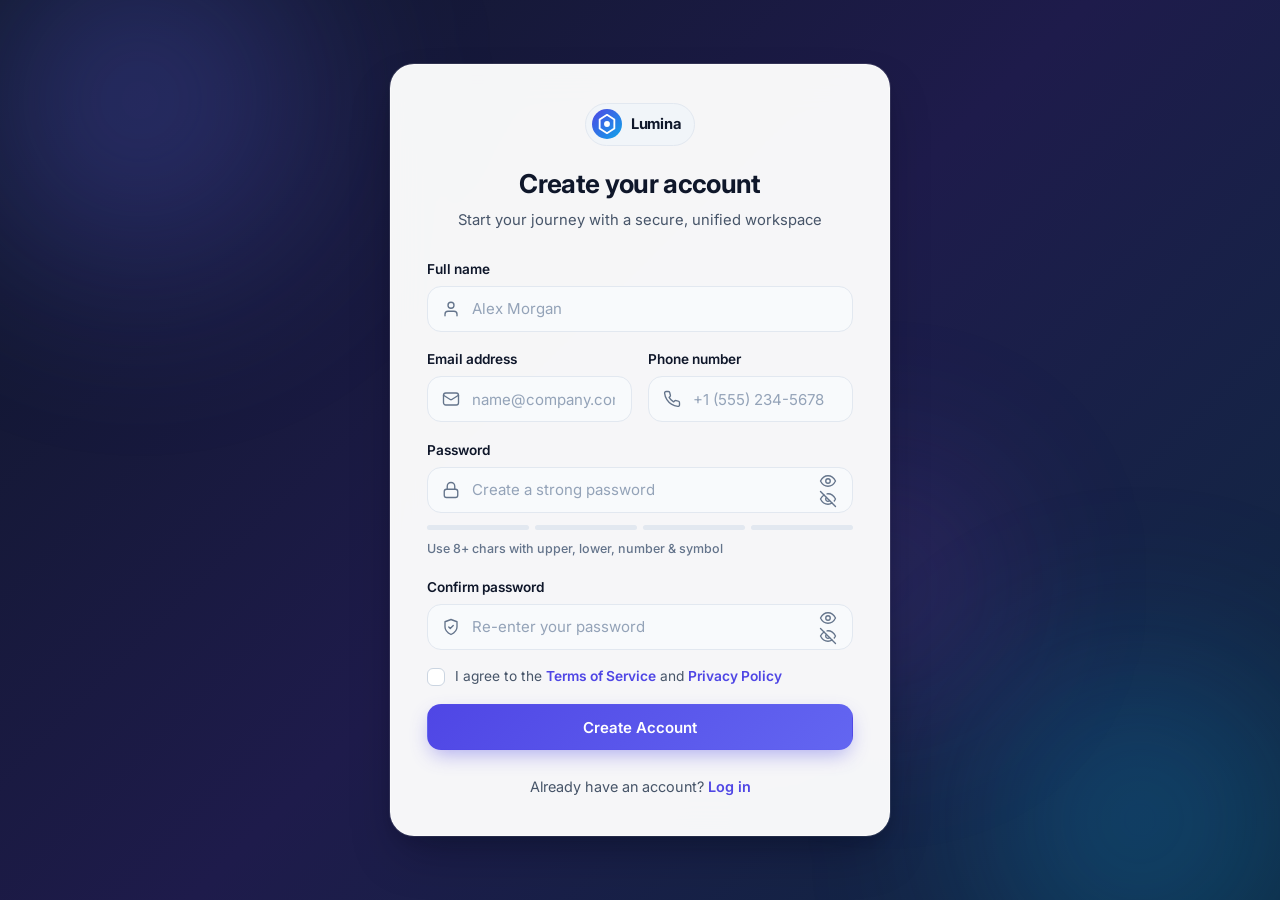
==== signup.html @ 1a28e562 "Initial commit" ====
<!DOCTYPE html>
<html lang="en">
<head>
  <meta charset="UTF-8" />
  <meta name="viewport" content="width=device-width, initial-scale=1.0" />
  <title>Create Account — Lumina</title>
  <meta name="description" content="Create your new Lumina account in seconds." />
  <link rel="preconnect" href="https://fonts.googleapis.com" />
  <link rel="preconnect" href="https://fonts.gstatic.com" crossorigin />
  <link href="https://fonts.googleapis.com/css2?family=Inter:wght@400;500;600;700&display=swap" rel="stylesheet" />
  <link rel="stylesheet" href="style.css" />
</head>
<body data-page="signup">
  <!-- Ambient gradient backdrop -->
  <div class="bg-backdrop" aria-hidden="true">
    <div class="bg-orb bg-orb--one"></div>
    <div class="bg-orb bg-orb--two"></div>
    <div class="bg-orb bg-orb--three"></div>
  </div>

  <main class="auth-layout">
    <section class="auth-card auth-card--wide" aria-labelledby="signup-heading">
      <!-- Brand Header -->
      <header class="auth-header">
        <a href="index.html" class="brand" aria-label="Lumina Home">
          <span class="brand-mark" aria-hidden="true">
            <svg width="22" height="22" viewBox="0 0 24 24" fill="none">
              <path d="M12 2L20 7V17L12 22L4 17V7L12 2Z" stroke="currentColor" stroke-width="2" stroke-linejoin="round" />
              <circle cx="12" cy="12" r="3.2" fill="currentColor" />
            </svg>
          </span>
          <span class="brand-name">Lumina</span>
        </a>
        <h1 id="signup-heading" class="auth-title">Create your account</h1>
        <p class="auth-subtitle">Start your journey with a secure, unified workspace</p>
      </header>

      <!-- Global Status Alert -->
      <div id="form-alert" class="alert" role="alert" aria-live="polite" hidden></div>

      <!-- Sign Up Form -->
      <form id="signup-form" class="auth-form" novalidate>
        <!-- Full Name -->
        <div class="form-group">
          <label for="signup-name" class="form-label">Full name</label>
          <div class="input-wrapper">
            <span class="input-icon" aria-hidden="true">
              <svg width="18" height="18" viewBox="0 0 24 24" fill="none" stroke="currentColor" stroke-width="1.8" stroke-linecap="round" stroke-linejoin="round">
                <path d="M20 21v-2a4 4 0 0 0-4-4H8a4 4 0 0 0-4 4v2" />
                <circle cx="12" cy="7" r="4" />
              </svg>
            </span>
            <input
              type="text"
              id="signup-name"
              name="fullName"
              class="form-input"
              placeholder="Alex Morgan"
              autocomplete="name"
              required
              aria-describedby="signup-name-error"
            />
          </div>
          <p id="signup-name-error" class="field-error" aria-live="polite"></p>
        </div>

        <!-- Email & Phone Grid -->
        <div class="form-row">
          <!-- Email Address -->
          <div class="form-group">
            <label for="signup-email" class="form-label">Email address</label>
            <div class="input-wrapper">
              <span class="input-icon" aria-hidden="true">
                <svg width="18" height="18" viewBox="0 0 24 24" fill="none" stroke="currentColor" stroke-width="1.8" stroke-linecap="round" stroke-linejoin="round">
                  <rect x="2" y="4" width="20" height="16" rx="3" />
                  <path d="M22 7L13.03 12.7a1.94 1.94 0 0 1-2.06 0L2 7" />
                </svg>
              </span>
              <input
                type="email"
                id="signup-email"
                name="email"
                class="form-input"
                placeholder="name@company.com"
                autocomplete="email"
                required
                aria-describedby="signup-email-error"
              />
            </div>
            <p id="signup-email-error" class="field-error" aria-live="polite"></p>
          </div>

          <!-- Phone Number -->
          <div class="form-group">
            <label for="signup-phone" class="form-label">Phone number</label>
            <div class="input-wrapper">
              <span class="input-icon" aria-hidden="true">
                <svg width="18" height="18" viewBox="0 0 24 24" fill="none" stroke="currentColor" stroke-width="1.8" stroke-linecap="round" stroke-linejoin="round">
                  <path d="M22 16.92v3a2 2 0 0 1-2.18 2 19.79 19.79 0 0 1-8.63-3.07 19.5 19.5 0 0 1-6-6 19.79 19.79 0 0 1-3.07-8.67A2 2 0 0 1 4.11 2h3a2 2 0 0 1 2 1.72 12.84 12.84 0 0 0 .7 2.81 2 2 0 0 1-.45 2.11L8.09 9.91a16 16 0 0 0 6 6l1.27-1.27a2 2 0 0 1 2.11-.45 12.84 12.84 0 0 0 2.81.7A2 2 0 0 1 22 16.92z" />
                </svg>
              </span>
              <input
                type="tel"
                id="signup-phone"
                name="phone"
                class="form-input"
                placeholder="+1 (555) 234-5678"
                autocomplete="tel"
                required
                aria-describedby="signup-phone-error"
              />
            </div>
            <p id="signup-phone-error" class="field-error" aria-live="polite"></p>
          </div>
        </div>

        <!-- Password -->
        <div class="form-group">
          <label for="signup-password" class="form-label">Password</label>
          <div class="input-wrapper">
            <span class="input-icon" aria-hidden="true">
              <svg width="18" height="18" viewBox="0 0 24 24" fill="none" stroke="currentColor" stroke-width="1.8" stroke-linecap="round" stroke-linejoin="round">
                <rect x="3" y="11" width="18" height="11" rx="3" />
                <path d="M7 11V7a5 5 0 0 1 10 0v4" />
              </svg>
            </span>
            <input
              type="password"
              id="signup-password"
              name="password"
              class="form-input form-input--with-toggle"
              placeholder="Create a strong password"
              autocomplete="new-password"
              required
              aria-describedby="password-strength-text signup-password-error"
            />
            <button
              type="button"
              class="password-toggle"
              data-toggle-password="signup-password"
              aria-label="Show password"
              aria-pressed="false"
            >
              <svg class="icon-eye" width="18" height="18" viewBox="0 0 24 24" fill="none" stroke="currentColor" stroke-width="1.8" stroke-linecap="round" stroke-linejoin="round" aria-hidden="true">
                <path d="M2 12s3.5-7 10-7 10 7 10 7-3.5 7-10 7-10-7-10-7Z" />
                <circle cx="12" cy="12" r="3" />
              </svg>
              <svg class="icon-eye-off" width="18" height="18" viewBox="0 0 24 24" fill="none" stroke="currentColor" stroke-width="1.8" stroke-linecap="round" stroke-linejoin="round" aria-hidden="true" hidden>
                <path d="M9.88 9.88a3 3 0 1 0 4.24 4.24" />
                <path d="M10.73 5.08A10.43 10.43 0 0 1 12 5c6.5 0 10 7 10 7a13.16 13.16 0 0 1-1.67 2.68" />
                <path d="M6.61 6.61A13.526 13.526 0 0 0 2 12s3.5 7 10 7a9.74 9.74 0 0 0 5.39-1.61" />
                <line x1="2" y1="2" x2="22" y2="22" />
              </svg>
            </button>
          </div>

          <!-- Password Strength Meter -->
          <div class="strength-meter" id="password-strength" data-strength="0">
            <div class="strength-bars" aria-hidden="true">
              <span class="strength-bar"></span>
              <span class="strength-bar"></span>
              <span class="strength-bar"></span>
              <span class="strength-bar"></span>
            </div>
            <div class="strength-meta">
              <span id="password-strength-text" class="strength-label">Use 8+ chars with upper, lower, number &amp; symbol</span>
            </div>
          </div>
          <p id="signup-password-error" class="field-error" aria-live="polite"></p>
        </div>

        <!-- Confirm Password -->
        <div class="form-group">
          <label for="signup-confirm-password" class="form-label">Confirm password</label>
          <div class="input-wrapper">
            <span class="input-icon" aria-hidden="true">
              <svg width="18" height="18" viewBox="0 0 24 24" fill="none" stroke="currentColor" stroke-width="1.8" stroke-linecap="round" stroke-linejoin="round">
                <path d="M12 22s8-4 8-10V5l-8-3-8 3v7c0 6 8 10 8 10z" />
                <path d="m9 12 2 2 4-4" />
              </svg>
            </span>
            <input
              type="password"
              id="signup-confirm-password"
              name="confirmPassword"
              class="form-input form-input--with-toggle"
              placeholder="Re-enter your password"
              autocomplete="new-password"
              required
              aria-describedby="signup-confirm-error"
            />
            <button
              type="button"
              class="password-toggle"
              data-toggle-password="signup-confirm-password"
              aria-label="Show confirm password"
              aria-pressed="false"
            >
              <svg class="icon-eye" width="18" height="18" viewBox="0 0 24 24" fill="none" stroke="currentColor" stroke-width="1.8" stroke-linecap="round" stroke-linejoin="round" aria-hidden="true">
                <path d="M2 12s3.5-7 10-7 10 7 10 7-3.5 7-10 7-10-7-10-7Z" />
                <circle cx="12" cy="12" r="3" />
              </svg>
              <svg class="icon-eye-off" width="18" height="18" viewBox="0 0 24 24" fill="none" stroke="currentColor" stroke-width="1.8" stroke-linecap="round" stroke-linejoin="round" aria-hidden="true" hidden>
                <path d="M9.88 9.88a3 3 0 1 0 4.24 4.24" />
                <path d="M10.73 5.08A10.43 10.43 0 0 1 12 5c6.5 0 10 7 10 7a13.16 13.16 0 0 1-1.67 2.68" />
                <path d="M6.61 6.61A13.526 13.526 0 0 0 2 12s3.5 7 10 7a9.74 9.74 0 0 0 5.39-1.61" />
                <line x1="2" y1="2" x2="22" y2="22" />
              </svg>
            </button>
          </div>
          <p id="signup-confirm-error" class="field-error" aria-live="polite"></p>
        </div>

        <!-- Terms and Conditions -->
        <div class="form-group">
          <label class="checkbox-label" for="signup-terms">
            <input
              type="checkbox"
              id="signup-terms"
              name="terms"
              class="checkbox-input"
              required
              aria-describedby="signup-terms-error"
            />
            <span class="checkbox-custom" aria-hidden="true">
              <svg width="12" height="12" viewBox="0 0 24 24" fill="none" stroke="currentColor" stroke-width="3" stroke-linecap="round" stroke-linejoin="round">
                <polyline points="20 6 9 17 4 12" />
              </svg>
            </span>
            <span>
              I agree to the
              <button type="button" class="text-link inline-link" id="terms-btn">Terms of Service</button>
              and
              <button type="button" class="text-link inline-link" id="privacy-btn">Privacy Policy</button>
            </span>
          </label>
          <p id="signup-terms-error" class="field-error" aria-live="polite"></p>
        </div>

        <!-- Create Account Button -->
        <button type="submit" id="signup-submit" class="btn btn-primary">
          <span class="btn-text">Create Account</span>
          <span class="btn-spinner" aria-hidden="true" hidden></span>
        </button>
      </form>

      <!-- Footer Switch Link -->
      <footer class="auth-footer">
        <p>
          Already have an account?
          <a href="index.html" class="text-link page-switch">Log in</a>
        </p>
      </footer>
    </section>
  </main>

  <!-- Terms / Privacy Legal Modal -->
  <div id="legal-modal" class="modal-overlay" role="dialog" aria-modal="true" aria-labelledby="legal-modal-title" hidden>
    <div class="modal-card">
      <div class="modal-header">
        <div>
          <h2 id="legal-modal-title" class="modal-title">Terms of Service</h2>
          <p class="modal-subtitle">Last updated: November 2026</p>
        </div>
        <button type="button" class="modal-close" data-close-modal="legal-modal" aria-label="Close modal">
          <svg width="18" height="18" viewBox="0 0 24 24" fill="none" stroke="currentColor" stroke-width="2" stroke-linecap="round" stroke-linejoin="round" aria-hidden="true">
            <line x1="18" y1="6" x2="6" y2="18" />
            <line x1="6" y1="6" x2="18" y2="18" />
          </svg>
        </button>
      </div>

      <div id="legal-modal-body" class="modal-body">
        <p>By creating a Lumina account, you agree to keep your credentials confidential and use the platform responsibly in accordance with applicable laws.</p>
        <p>We encrypt sensitive account details in transit and never sell your personal information to third parties.</p>
      </div>

      <div class="modal-actions">
        <button type="button" class="btn btn-primary" data-close-modal="legal-modal">Got it</button>
      </div>
    </div>
  </div>

  <script src="script.js"></script>
</body>
</html>
---- style.css ----
/* ==========================================================================
   Lumina Auth — Modern, Responsive Stylesheet
   ========================================================================== */

:root {
  /* Color Palette */
  --bg-gradient-start: #0f172a;
  --bg-gradient-mid: #1e1b4b;
  --bg-gradient-end: #0f2942;

  --surface-card: rgba(255, 255, 255, 0.96);
  --surface-card-border: rgba(255, 255, 255, 0.45);
  --surface-input: #f8fafc;
  --surface-input-hover: #f1f5f9;
  --surface-input-focus: #ffffff;

  --text-primary: #0f172a;
  --text-secondary: #475569;
  --text-muted: #64748b;
  --text-placeholder: #94a3b8;

  --accent-primary: #4f46e5;
  --accent-primary-hover: #4338ca;
  --accent-secondary: #0ea5e9;
  --accent-ring: rgba(79, 70, 229, 0.18);

  --border-subtle: #e2e8f0;
  --border-strong: #cbd5e1;

  /* Semantic Colors */
  --error-text: #dc2626;
  --error-bg: #fef2f2;
  --error-border: #fecaca;
  --error-ring: rgba(220, 38, 38, 0.16);

  --success-text: #059669;
  --success-bg: #ecfdf5;
  --success-border: #a7f3d0;
  --success-ring: rgba(5, 150, 105, 0.16);

  --warning-text: #d97706;
  --info-text: #0284c7;
  --info-bg: #f0f9ff;
  --info-border: #bae6fd;

  /* Radii & Shadows */
  --radius-card: 24px;
  --radius-input: 14px;
  --radius-btn: 14px;
  --radius-pill: 9999px;

  --shadow-card:
    0 24px 48px -12px rgba(2, 6, 23, 0.35),
    0 8px 20px -6px rgba(15, 23, 42, 0.2),
    0 0 0 1px rgba(255, 255, 255, 0.12);
  --shadow-btn: 0 8px 20px -4px rgba(79, 70, 229, 0.42);
  --shadow-btn-hover: 0 12px 26px -4px rgba(79, 70, 229, 0.52);

  /* Typography & Motion */
  --font-sans: "Inter", -apple-system, BlinkMacSystemFont, "Segoe UI", Roboto, sans-serif;
  --ease-out: cubic-bezier(0.16, 1, 0.3, 1);
  --transition-fast: 180ms var(--ease-out);
  --transition-base: 260ms var(--ease-out);
}

/* Reset & Base */
*,
*::before,
*::after {
  box-sizing: border-box;
  margin: 0;
  padding: 0;
}

html {
  font-size: 16px;
  -webkit-font-smoothing: antialiased;
  -moz-osx-font-smoothing: grayscale;
}

body {
  font-family: var(--font-sans);
  color: var(--text-primary);
  background: linear-gradient(135deg, var(--bg-gradient-start) 0%, var(--bg-gradient-mid) 50%, var(--bg-gradient-end) 100%);
  min-height: 100dvh;
  line-height: 1.5;
  overflow-x: hidden;
  transition: opacity 220ms ease;
}

body.is-leaving {
  opacity: 0;
}

button,
input {
  font-family: inherit;
  font-size: inherit;
}

a {
  color: inherit;
  text-decoration: none;
}

/* ==========================================================================
   Ambient Gradient Backdrop
   ========================================================================== */

.bg-backdrop {
  position: fixed;
  inset: 0;
  overflow: hidden;
  pointer-events: none;
  z-index: 0;
}

.bg-orb {
  position: absolute;
  border-radius: 50%;
  filter: blur(80px);
  opacity: 0.55;
  will-change: transform;
}

.bg-orb--one {
  width: 520px;
  height: 520px;
  top: -160px;
  left: -120px;
  background: radial-gradient(circle, rgba(99, 102, 241, 0.68) 0%, rgba(99, 102, 241, 0) 70%);
  animation: floatOrb 18s ease-in-out infinite alternate;
}

.bg-orb--two {
  width: 480px;
  height: 480px;
  bottom: -160px;
  right: -100px;
  background: radial-gradient(circle, rgba(14, 165, 233, 0.58) 0%, rgba(14, 165, 233, 0) 70%);
  animation: floatOrb 22s ease-in-out infinite alternate-reverse;
}

.bg-orb--three {
  width: 360px;
  height: 360px;
  top: 45%;
  left: 55%;
  background: radial-gradient(circle, rgba(168, 85, 247, 0.36) 0%, rgba(168, 85, 247, 0) 70%);
  animation: floatOrb 26s ease-in-out infinite alternate;
}

@keyframes floatOrb {
  0% {
    transform: translate3d(0, 0, 0) scale(1);
  }
  100% {
    transform: translate3d(32px, -28px, 0) scale(1.08);
  }
}

/* ==========================================================================
   Layout & Card
   ========================================================================== */

.auth-layout {
  position: relative;
  z-index: 1;
  min-height: 100dvh;
  display: flex;
  align-items: center;
  justify-content: center;
  padding: 2rem 1.25rem;
}

.auth-card {
  width: 100%;
  max-width: 440px;
  background: var(--surface-card);
  backdrop-filter: blur(20px);
  -webkit-backdrop-filter: blur(20px);
  border: 1px solid var(--surface-card-border);
  border-radius: var(--radius-card);
  box-shadow: var(--shadow-card);
  padding: 2.35rem 2.25rem;
  animation: cardEnter 480ms var(--ease-out) both;
}

.auth-card--wide {
  max-width: 500px;
}

@keyframes cardEnter {
  from {
    opacity: 0;
    transform: translateY(18px) scale(0.985);
  }
  to {
    opacity: 1;
    transform: translateY(0) scale(1);
  }
}

/* Header & Brand */
.auth-header {
  text-align: center;
  margin-bottom: 1.75rem;
}

.brand {
  display: inline-flex;
  align-items: center;
  gap: 0.55rem;
  margin-bottom: 1.15rem;
  padding: 0.35rem 0.8rem 0.35rem 0.4rem;
  border-radius: var(--radius-pill);
  background: #f1f5f9;
  border: 1px solid var(--border-subtle);
  transition: transform var(--transition-fast), box-shadow var(--transition-fast);
}

.brand:hover {
  transform: translateY(-1px);
  box-shadow: 0 4px 12px rgba(15, 23, 42, 0.06);
}

.brand-mark {
  display: grid;
  place-items: center;
  width: 30px;
  height: 30px;
  border-radius: 50%;
  background: linear-gradient(135deg, var(--accent-primary), var(--accent-secondary));
  color: #ffffff;
}

.brand-name {
  font-size: 0.92rem;
  font-weight: 700;
  letter-spacing: -0.02em;
  color: var(--text-primary);
}

.auth-title {
  font-size: 1.625rem;
  font-weight: 700;
  letter-spacing: -0.025em;
  color: var(--text-primary);
  margin-bottom: 0.35rem;
}

.auth-subtitle {
  font-size: 0.925rem;
  color: var(--text-secondary);
}

/* ==========================================================================
   Alert Banner
   ========================================================================== */

.alert {
  display: flex;
  align-items: flex-start;
  gap: 0.65rem;
  padding: 0.8rem 0.95rem;
  border-radius: var(--radius-input);
  font-size: 0.875rem;
  font-weight: 500;
  line-height: 1.45;
  margin-bottom: 1.25rem;
  border: 1px solid transparent;
  animation: fadeSlideIn 240ms var(--ease-out) both;
}

.alert[hidden] {
  display: none;
}

.alert--error {
  color: var(--error-text);
  background: var(--error-bg);
  border-color: var(--error-border);
}

.alert--success {
  color: var(--success-text);
  background: var(--success-bg);
  border-color: var(--success-border);
}

.alert--info {
  color: var(--info-text);
  background: var(--info-bg);
  border-color: var(--info-border);
}

@keyframes fadeSlideIn {
  from {
    opacity: 0;
    transform: translateY(-6px);
  }
  to {
    opacity: 1;
    transform: translateY(0);
  }
}

/* ==========================================================================
   Form Controls & Inputs
   ========================================================================== */

.auth-form {
  display: flex;
  flex-direction: column;
  gap: 1.1rem;
}

.form-row {
  display: grid;
  grid-template-columns: 1fr 1fr;
  gap: 0.95rem;
}

.form-group {
  display: flex;
  flex-direction: column;
  gap: 0.4rem;
}

.label-row {
  display: flex;
  align-items: center;
  justify-content: space-between;
  gap: 0.5rem;
}

.form-label {
  font-size: 0.85rem;
  font-weight: 600;
  color: var(--text-primary);
}

.input-wrapper {
  position: relative;
  display: flex;
  align-items: center;
}

.input-icon {
  position: absolute;
  left: 0.95rem;
  display: grid;
  place-items: center;
  color: var(--text-muted);
  pointer-events: none;
  transition: color var(--transition-fast);
}

.form-input {
  width: 100%;
  height: 46px;
  padding: 0 1rem 0 2.75rem;
  border-radius: var(--radius-input);
  border: 1.5px solid var(--border-subtle);
  background: var(--surface-input);
  color: var(--text-primary);
  font-size: 0.94rem;
  outline: none;
  transition:
    background-color var(--transition-fast),
    border-color var(--transition-fast),
    box-shadow var(--transition-fast);
}

.form-input--with-toggle {
  padding-right: 2.85rem;
}

.form-input::placeholder {
  color: var(--text-placeholder);
}

.form-input:hover {
  background: var(--surface-input-hover);
  border-color: var(--border-strong);
}

.form-input:focus {
  background: var(--surface-input-focus);
  border-color: var(--accent-primary);
  box-shadow: 0 0 0 4px var(--accent-ring);
}

.input-wrapper:focus-within .input-icon {
  color: var(--accent-primary);
}

/* Validation Visual States */
.form-group.is-invalid .form-input {
  border-color: var(--error-text);
  background: #fffafa;
}

.form-group.is-invalid .form-input:focus {
  box-shadow: 0 0 0 4px var(--error-ring);
}

.form-group.is-invalid .input-icon {
  color: var(--error-text);
}

.form-group.is-valid .form-input {
  border-color: var(--success-text);
}

.form-group.is-valid .form-input:focus {
  box-shadow: 0 0 0 4px var(--success-ring);
}

.field-error {
  font-size: 0.8rem;
  font-weight: 500;
  color: var(--error-text);
  min-height: 0;
  line-height: 1.35;
}

.field-error:empty {
  display: none;
}

/* Show / Hide Password Button */
.password-toggle {
  position: absolute;
  right: 0.45rem;
  display: grid;
  place-items: center;
  width: 36px;
  height: 36px;
  border: none;
  border-radius: 10px;
  background: transparent;
  color: var(--text-muted);
  cursor: pointer;
  transition: color var(--transition-fast), background-color var(--transition-fast);
}

.password-toggle:hover {
  color: var(--text-primary);
  background: rgba(15, 23, 42, 0.05);
}

.password-toggle:focus-visible {
  outline: 2px solid var(--accent-primary);
  outline-offset: 1px;
}

/* ==========================================================================
   Password Strength Meter
   ========================================================================== */

.strength-meter {
  margin-top: 0.35rem;
  display: flex;
  flex-direction: column;
  gap: 0.35rem;
}

.strength-bars {
  display: grid;
  grid-template-columns: repeat(4, 1fr);
  gap: 0.35rem;
}

.strength-bar {
  height: 5px;
  border-radius: var(--radius-pill);
  background: var(--border-subtle);
  transition: background-color var(--transition-base), transform var(--transition-fast);
}

.strength-meter[data-strength="1"] .strength-bar:nth-child(1) {
  background: #ef4444;
}

.strength-meter[data-strength="2"] .strength-bar:nth-child(-n + 2) {
  background: #f59e0b;
}

.strength-meter[data-strength="3"] .strength-bar:nth-child(-n + 3) {
  background: #0ea5e9;
}

.strength-meter[data-strength="4"] .strength-bar:nth-child(-n + 4) {
  background: #10b981;
}

.strength-label {
  font-size: 0.78rem;
  color: var(--text-muted);
  font-weight: 500;
  transition: color var(--transition-fast);
}

.strength-meter[data-strength="1"] .strength-label {
  color: var(--error-text);
}

.strength-meter[data-strength="2"] .strength-label {
  color: var(--warning-text);
}

.strength-meter[data-strength="3"] .strength-label {
  color: var(--info-text);
}

.strength-meter[data-strength="4"] .strength-label {
  color: var(--success-text);
}

/* ==========================================================================
   Custom Checkbox & Links
   ========================================================================== */

.form-options {
  display: flex;
  align-items: center;
  justify-content: space-between;
  margin-top: -0.1rem;
}

.checkbox-label {
  position: relative;
  display: inline-flex;
  align-items: flex-start;
  gap: 0.6rem;
  font-size: 0.86rem;
  color: var(--text-secondary);
  cursor: pointer;
  user-select: none;
  line-height: 1.4;
}

.checkbox-input {
  position: absolute;
  opacity: 0;
  width: 1px;
  height: 1px;
}

.checkbox-custom {
  flex-shrink: 0;
  margin-top: 1px;
  width: 18px;
  height: 18px;
  border-radius: 6px;
  border: 1.5px solid var(--border-strong);
  background: #ffffff;
  display: grid;
  place-items: center;
  color: #ffffff;
  transition:
    background-color var(--transition-fast),
    border-color var(--transition-fast),
    box-shadow var(--transition-fast),
    transform var(--transition-fast);
}

.checkbox-custom svg {
  opacity: 0;
  transform: scale(0.6);
  transition: opacity var(--transition-fast), transform var(--transition-fast);
}

.checkbox-input:checked + .checkbox-custom {
  background: var(--accent-primary);
  border-color: var(--accent-primary);
}

.checkbox-input:checked + .checkbox-custom svg {
  opacity: 1;
  transform: scale(1);
}

.checkbox-input:focus-visible + .checkbox-custom {
  box-shadow: 0 0 0 4px var(--accent-ring);
  border-color: var(--accent-primary);
}

.text-link {
  background: none;
  border: none;
  padding: 0;
  color: var(--accent-primary);
  font-weight: 600;
  cursor: pointer;
  transition: color var(--transition-fast);
}

.text-link:hover {
  color: var(--accent-primary-hover);
  text-decoration: underline;
  text-underline-offset: 3px;
}

.text-link--sm {
  font-size: 0.82rem;
}

.inline-link {
  font-size: inherit;
}

/* ==========================================================================
   Buttons
   ========================================================================== */

.btn {
  display: inline-flex;
  align-items: center;
  justify-content: center;
  gap: 0.55rem;
  height: 46px;
  padding: 0 1.25rem;
  border-radius: var(--radius-btn);
  border: 1px solid transparent;
  font-size: 0.94rem;
  font-weight: 600;
  cursor: pointer;
  transition:
    transform var(--transition-fast),
    box-shadow var(--transition-fast),
    background-color var(--transition-fast),
    border-color var(--transition-fast),
    opacity var(--transition-fast);
}

.btn:active:not(:disabled) {
  transform: translateY(1px) scale(0.992);
}

.btn:disabled {
  opacity: 0.65;
  cursor: not-allowed;
}

.btn:focus-visible {
  outline: 2px solid var(--accent-primary);
  outline-offset: 2px;
}

.btn-primary {
  width: 100%;
  color: #ffffff;
  background: linear-gradient(135deg, var(--accent-primary) 0%, #6366f1 100%);
  box-shadow: var(--shadow-btn);
}

.btn-primary:hover:not(:disabled) {
  background: linear-gradient(135deg, var(--accent-primary-hover) 0%, #4f46e5 100%);
  box-shadow: var(--shadow-btn-hover);
  transform: translateY(-1px);
}

.btn-secondary {
  background: #f1f5f9;
  color: var(--text-primary);
  border-color: var(--border-subtle);
}

.btn-secondary:hover:not(:disabled) {
  background: #e2e8f0;
}

/* Spinner */
.btn-spinner {
  width: 17px;
  height: 17px;
  border: 2px solid rgba(255, 255, 255, 0.35);
  border-top-color: #ffffff;
  border-radius: 50%;
  animation: spin 680ms linear infinite;
}

.btn-spinner[hidden] {
  display: none;
}

@keyframes spin {
  to {
    transform: rotate(360deg);
  }
}

/* ==========================================================================
   Divider & Social Buttons
   ========================================================================== */

.divider {
  position: relative;
  display: flex;
  align-items: center;
  justify-content: center;
  margin: 1.5rem 0 1.2rem;
}

.divider::before {
  content: "";
  position: absolute;
  inset: 50% 0 auto;
  height: 1px;
  background: var(--border-subtle);
}

.divider span {
  position: relative;
  padding: 0 0.85rem;
  background: var(--surface-card);
  font-size: 0.8rem;
  font-weight: 500;
  color: var(--text-muted);
}

.social-grid {
  display: grid;
  grid-template-columns: 1fr 1fr;
  gap: 0.8rem;
}

.btn-social {
  background: #ffffff;
  color: var(--text-primary);
  border-color: var(--border-subtle);
  box-shadow: 0 1px 2px rgba(15, 23, 42, 0.04);
}

.btn-social:hover:not(:disabled) {
  background: #f8fafc;
  border-color: var(--border-strong);
  transform: translateY(-1px);
  box-shadow: 0 6px 14px rgba(15, 23, 42, 0.07);
}

/* Footer */
.auth-footer {
  margin-top: 1.6rem;
  text-align: center;
  font-size: 0.9rem;
  color: var(--text-secondary);
}

/* ==========================================================================
   Modal Dialogs
   ========================================================================== */

.modal-overlay {
  position: fixed;
  inset: 0;
  z-index: 50;
  display: flex;
  align-items: center;
  justify-content: center;
  padding: 1.25rem;
  background: rgba(15, 23, 42, 0.62);
  backdrop-filter: blur(6px);
  -webkit-backdrop-filter: blur(6px);
  animation: fadeIn 200ms ease both;
}

.modal-overlay[hidden] {
  display: none;
}

@keyframes fadeIn {
  from {
    opacity: 0;
  }
  to {
    opacity: 1;
  }
}

.modal-card {
  width: 100%;
  max-width: 420px;
  background: #ffffff;
  border-radius: 20px;
  padding: 1.75rem;
  box-shadow: 0 25px 50px -12px rgba(2, 6, 23, 0.45);
  animation: cardEnter 260ms var(--ease-out) both;
}

.modal-header {
  display: flex;
  align-items: flex-start;
  justify-content: space-between;
  gap: 1rem;
  margin-bottom: 1.15rem;
}

.modal-title {
  font-size: 1.2rem;
  font-weight: 700;
  color: var(--text-primary);
  margin-bottom: 0.25rem;
}

.modal-subtitle {
  font-size: 0.875rem;
  color: var(--text-secondary);
}

.modal-close {
  flex-shrink: 0;
  display: grid;
  place-items: center;
  width: 34px;
  height: 34px;
  border-radius: 10px;
  border: none;
  background: #f1f5f9;
  color: var(--text-secondary);
  cursor: pointer;
  transition: background-color var(--transition-fast), color var(--transition-fast);
}

.modal-close:hover {
  background: #e2e8f0;
  color: var(--text-primary);
}

.modal-body {
  display: flex;
  flex-direction: column;
  gap: 0.8rem;
  font-size: 0.9rem;
  color: var(--text-secondary);
  line-height: 1.6;
  margin-bottom: 1.35rem;
}

.modal-actions {
  display: flex;
  justify-content: flex-end;
  gap: 0.7rem;
  margin-top: 0.35rem;
}

.modal-actions .btn {
  width: auto;
  min-width: 100px;
}

/* ==========================================================================
   Responsive Breakpoints (Mobile, Tablet, Desktop)
   ========================================================================== */

@media (max-width: 600px) {
  .auth-layout {
    padding: 1.25rem 0.9rem;
  }

  .auth-card {
    padding: 1.85rem 1.35rem;
    border-radius: 20px;
  }

  .form-row {
    grid-template-columns: 1fr;
    gap: 1.1rem;
  }

  .auth-title {
    font-size: 1.45rem;
  }

  .social-grid {
    grid-template-columns: 1fr;
  }

  .modal-actions {
    flex-direction: column-reverse;
  }

  .modal-actions .btn {
    width: 100%;
  }
}

@media (min-width: 768px) and (max-width: 1024px) {
  .auth-card {
    padding: 2.5rem;
  }
}

/* Respect Reduced Motion Preferences */
@media (prefers-reduced-motion: reduce) {
  *,
  *::before,
  *::after {
    animation-duration: 0.01ms !important;
    animation-iteration-count: 1 !important;
    transition-duration: 0.01ms !important;
  }
}
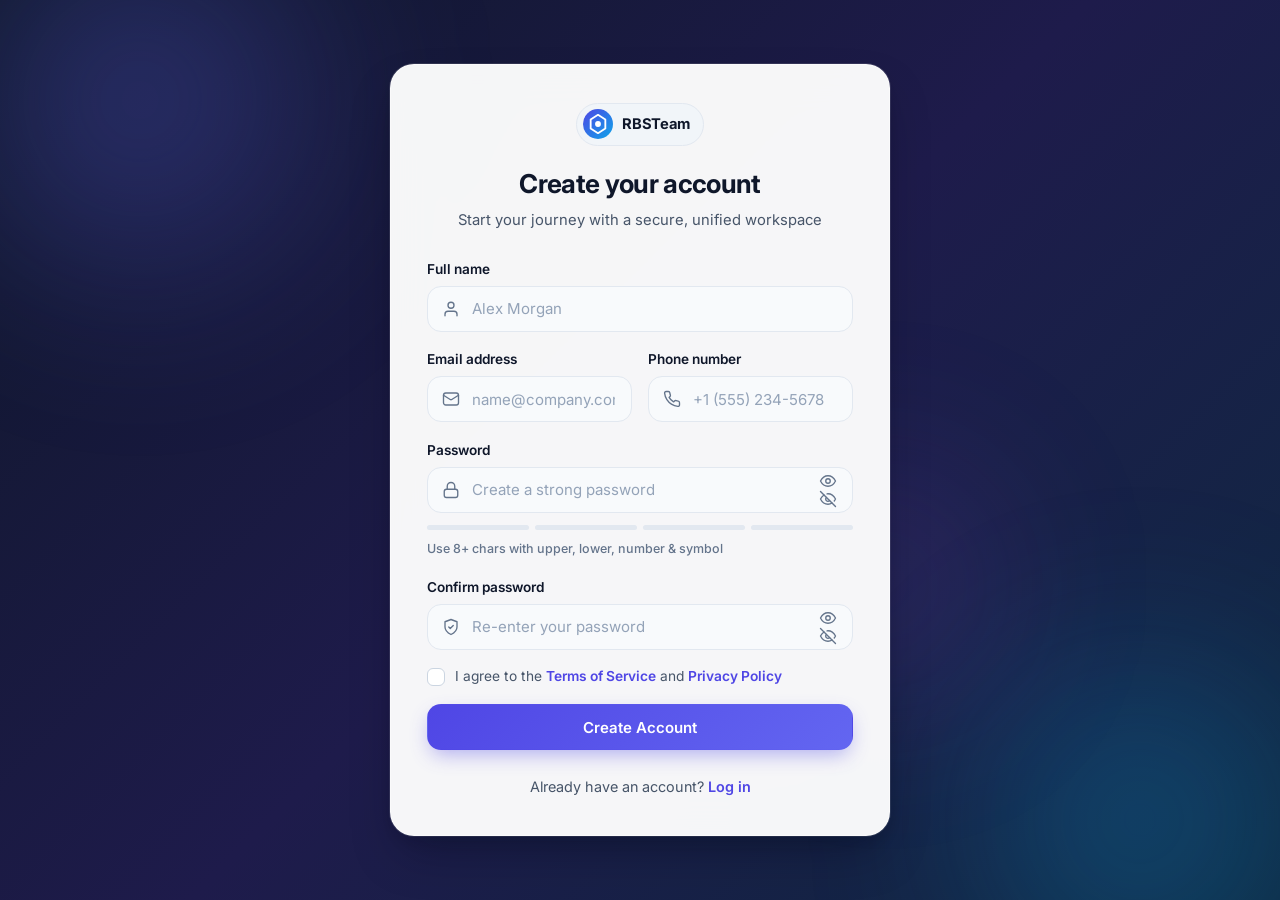
==== commit 56dbe44f: "On branch main" ====
--- a/signup.html
+++ b/signup.html
@@ -3,8 +3,8 @@
 <head>
   <meta charset="UTF-8" />
   <meta name="viewport" content="width=device-width, initial-scale=1.0" />
-  <title>Create Account — Lumina</title>
-  <meta name="description" content="Create your new Lumina account in seconds." />
+  <title>Create Account — RBSTeam</title>
+  <meta name="description" content="Create your new RBSTeam account in seconds." />
   <link rel="preconnect" href="https://fonts.googleapis.com" />
   <link rel="preconnect" href="https://fonts.gstatic.com" crossorigin />
   <link href="https://fonts.googleapis.com/css2?family=Inter:wght@400;500;600;700&display=swap" rel="stylesheet" />
@@ -22,14 +22,14 @@
     <section class="auth-card auth-card--wide" aria-labelledby="signup-heading">
       <!-- Brand Header -->
       <header class="auth-header">
-        <a href="index.html" class="brand" aria-label="Lumina Home">
+        <a href="index.html" class="brand" aria-label="RBSTeam Home">
           <span class="brand-mark" aria-hidden="true">
             <svg width="22" height="22" viewBox="0 0 24 24" fill="none">
               <path d="M12 2L20 7V17L12 22L4 17V7L12 2Z" stroke="currentColor" stroke-width="2" stroke-linejoin="round" />
               <circle cx="12" cy="12" r="3.2" fill="currentColor" />
             </svg>
           </span>
-          <span class="brand-name">Lumina</span>
+          <span class="brand-name">RBSTeam</span>
         </a>
         <h1 id="signup-heading" class="auth-title">Create your account</h1>
         <p class="auth-subtitle">Start your journey with a secure, unified workspace</p>
@@ -271,7 +271,7 @@
       </div>
 
       <div id="legal-modal-body" class="modal-body">
-        <p>By creating a Lumina account, you agree to keep your credentials confidential and use the platform responsibly in accordance with applicable laws.</p>
+        <p>By creating a RBSTeam account, you agree to keep your credentials confidential and use the platform responsibly in accordance with applicable laws.</p>
         <p>We encrypt sensitive account details in transit and never sell your personal information to third parties.</p>
       </div>
 
--- a/style.css
+++ b/style.css
@@ -1,5 +1,5 @@
 /* ==========================================================================
-   Lumina Auth — Modern, Responsive Stylesheet
+   RBSTeam Auth — Modern, Responsive Stylesheet
    ========================================================================== */
 
 :root {
